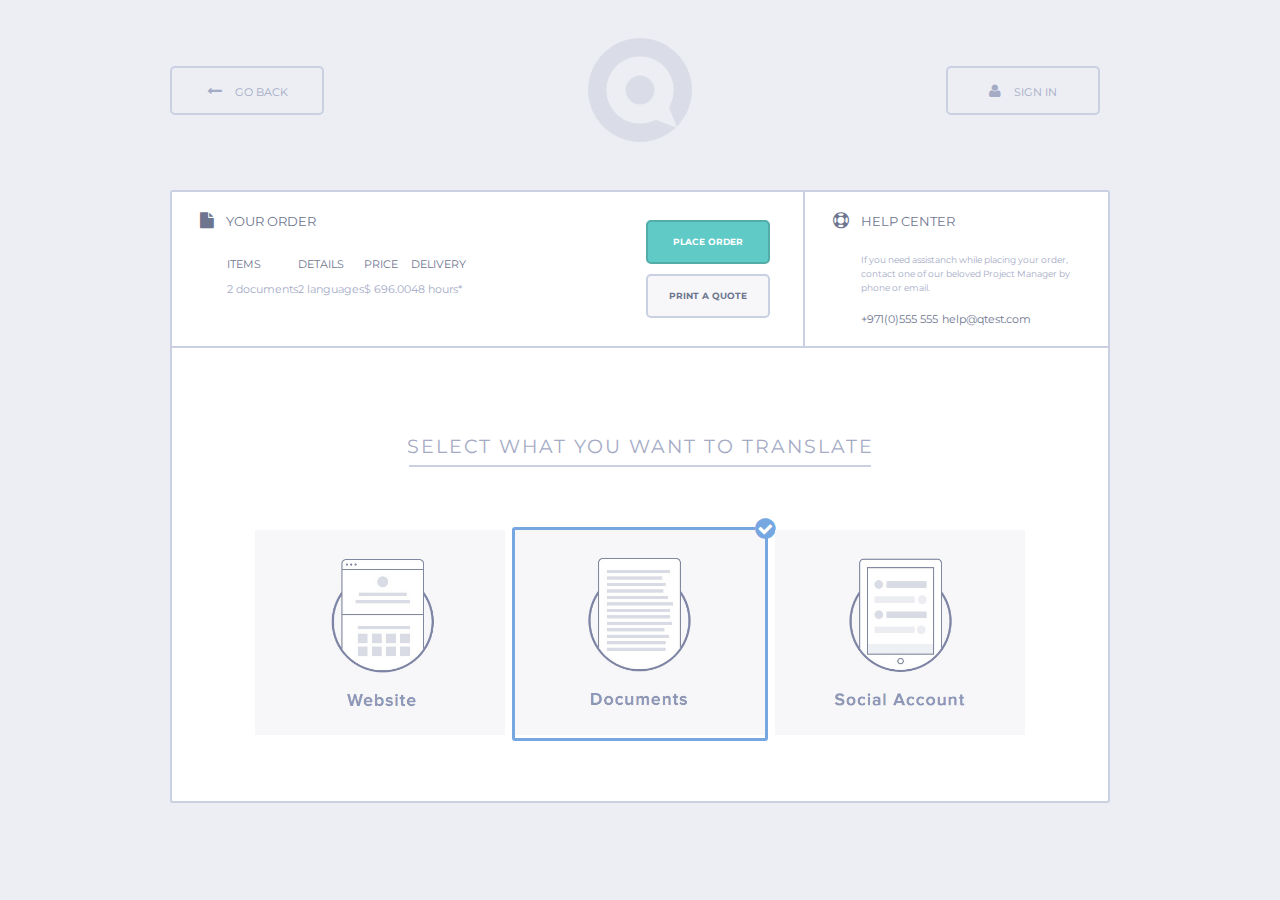
==== week2/01/index.html @ 11c497be "add first part of dribble form" ====
<!doctype html>
<html>
<head lang="en">
    <meta charset="UTF-8">
    <title>Dribble Form</title>
    <title>Form</title>
    <link rel="stylesheet" href="src/styles/font-awesome.min.css">
    <link rel="stylesheet" href="src/styles/main.css">
</head>
<body>
    <div class="container">
        <header class="top-btns">
            <a class="top-button button-back" href="#">
                <i class="fa fa-long-arrow-left top-button" aria-hidden="true"></i>
                GO BACK
            </a>
            <img src="src/img/logo.png" alt="Logo">
            <a class="top-button button-sign" href="#">
                <i class="fa fa-user top-button" aria-hidden="true"></i>
                SIGN IN
            </a>
        </header>
        <main>
            <form class="order-form">
                <section class="order-form-header">
                    <section class="order-header">
                        <div class="order-header-wrapper">
                            <h2 class="top-sub-header"><i class="fa fa-file order-header-text" aria-hidden="true"></i>Your order</h2>
                            <table>
                                <tr>
                                    <th>Items
                                    <th>Details
                                    <th>Price
                                    <th>Delivery
                                <tr>
                                    <td>2 documents
                                    <td>2 languages
                                    <td value="USD:696.00">$ 696.00
                                    <td>48 hours*
                            </table>
                        </div>
                        <div class="print-quote-wrapper">
                            <button type="submit" class="order-button place-order-button submit-button">Place Order</button>
                            <button class="order-button print-quote-button">Print a quote</button>
                        </div>
                    </section>
                    <section class="info-header">
                        <h2 class="top-sub-header help-info-header"><i class="fa fa-life-ring order-header-text" aria-hidden="true"></i>Help center</h2>
                        <p class="help-text">If you need assistanch while placing your order, contact one of our beloved Project Manager by phone or email.</p>
                        <address class="contact-info">
                            <a href="tel:+971(0)555 555">+971(0)555 555</a>
                            <a href="mailto:help@qtest.com">help@qtest.com</a>
                        </address>
                    </section>
                </section>
                <section class="select-translation-type">
                    <h1 class="select-translate-type-header">Select what you want to translate</h1>
                    <hr>
                    <fieldset class="translation-types">
                        <label class="translation-type ">
                            <input required hidden type="radio" name="trType" value="website"/>
                            <div class="select-wrapper">
                                <img src="src/img/website.jpg" class="translation-type-img">
                            </div>
                        </label>
                        <label class="translation-type">
                            <input required hidden checked type="radio" name="trType" value="document"/>
                            <div class="select-wrapper">
                                <img src="src/img/document.jpg" class="translation-type-img">
                            </div>
                        </label>
                        <label class="translation-type">
                            <input required hidden type="radio" name="trType" value="social"/>
                            <div class="select-wrapper">
                                <img src="src/img/social.jpg" class="translation-type-img">
                            </div>
                        </label>
                    </fieldset>
                </section>
            </form>
        </main>
    </div>
</body>
</html>
---- week2/01/src/styles/main.css ----
@import url(reset.css);
@import url(https://fonts.googleapis.com/css?family=Montserrat);
html {
  background-color: #eceef4;
  padding-left: 10px;
  padding-right: 10px; }

.container {
  margin-left: auto;
  margin-right: auto;
  max-width: 940px;
  font-family: 'Montserrat', sans-serif;
  color: #a5abc5;
  counter-reset: section; }

.top-btns {
  display: flex;
  justify-content: space-between;
  align-items: center;
  margin-top: 30px;
  margin-bottom: 40px; }

.top-btns a {
  width: 150px;
  height: 45px;
  border: 2px solid #c9d0e1;
  border-radius: 5px;
  text-transform: uppercase;
  text-align: center;
  line-height: 50px;
  font-size: 8pt; }
.top-btns img {
  width: 120px;
  height: 120px; }

.top-button {
  margin-right: 10px;
  font-size: 11pt; }

.order-form {
  border: 2px solid #c9d0e1;
  border-radius: 3px;
  background-color: #ffffff;
  margin-bottom: 80px; }

.order-form-header {
  border-bottom: 2px solid #c9d0e1;
  display: flex; }

.order-header {
  width: 70%;
  padding-top: 20px;
  padding-bottom: 20px;
  padding-right: 3%;
  padding-left: 3%;
  display: flex;
  justify-content: space-between; }

.info-header {
  width: 30%;
  padding-top: 20px;
  padding-bottom: 20px;
  padding-right: 3%;
  padding-left: 3%;
  border-left: 2px solid #c9d0e1; }

.order-header table {
  text-align: left;
  margin-left: 15px;
  margin-right: 15px; }
  .order-header table td {
    padding: 7px;
    padding-left: 5%;
    padding-right: 5%;
    color: #a5abc5;
    font-size: 8pt;
    white-space: nowrap; }
  .order-header table th {
    padding: 7px;
    padding-left: 5%;
    padding-right: 5%;
    text-transform: uppercase;
    color: #6e768f;
    font-size: 8pt; }

.top-sub-header {
  margin-bottom: 25px;
  text-transform: uppercase;
  color: #6e768f;
  font-size: 10pt; }

.order-header-text {
  margin-right: 12px;
  font-size: 12pt; }

.print-quote-wrapper {
  display: flex;
  flex-direction: column;
  justify-content: center;
  align-item: center; }

.order-button {
  width: 120px;
  max-width: 120px;
  height: 40px;
  margin: 5px;
  border-radius: 5px;
  text-transform: uppercase;
  text-align: center;
  font-size: 7pt;
  cursor: pointer; }

.place-order-button {
  border: 2px solid #54aca9;
  background-color: #5FCAC6;
  color: #ffffff;
  font-weight: 700; }

.print-quote-button {
  border: 2px solid #c9d0e1;
  background-color: #F7F7FA;
  color: #6e768f;
  font-weight: 700; }

.help-text {
  font-size: 7pt;
  margin-left: 28px;
  line-height: 1.5;
  margin-bottom: 15px; }

.contact-info {
  display: inline-block;
  margin-left: 28px; }
  .contact-info a {
    font-size: 8pt;
    color: #6e768f; }

.select-translation-type {
  text-align: center; }
  .select-translation-type hr {
    width: 460px;
    border: 1px solid #c9d0e1;
    margin-bottom: 60px; }

.select-translate-type-header {
  text-transform: uppercase;
  letter-spacing: 2px;
  font-size: 14pt;
  margin-top: 90px; }

.translation-type-img {
  width: 250px;
  height: 205px; }

.select-wrapper {
  position: relative;
  z-index: 1;
  border: 3px solid transparent;
  border-radius: 3px; }

input[name=trType]:checked + .select-wrapper {
  border: 3px solid #76a7e1;
  border-radius: 3px; }

input[name=trType]:checked + .select-wrapper:after {
  font-family: 'FontAwesome';
  content: "\f058";
  position: absolute;
  top: -8px;
  left: 240px;
  color: #76a7e1;
  font-size: 18pt;
  z-index: 2;
  background-color: #ffffff;
  line-height: 10pt; }

.translation-types {
  margin-bottom: 60px; }

.translation-type {
  display: inline-block;
  position: relative; }

/*# sourceMappingURL=main.css.map */
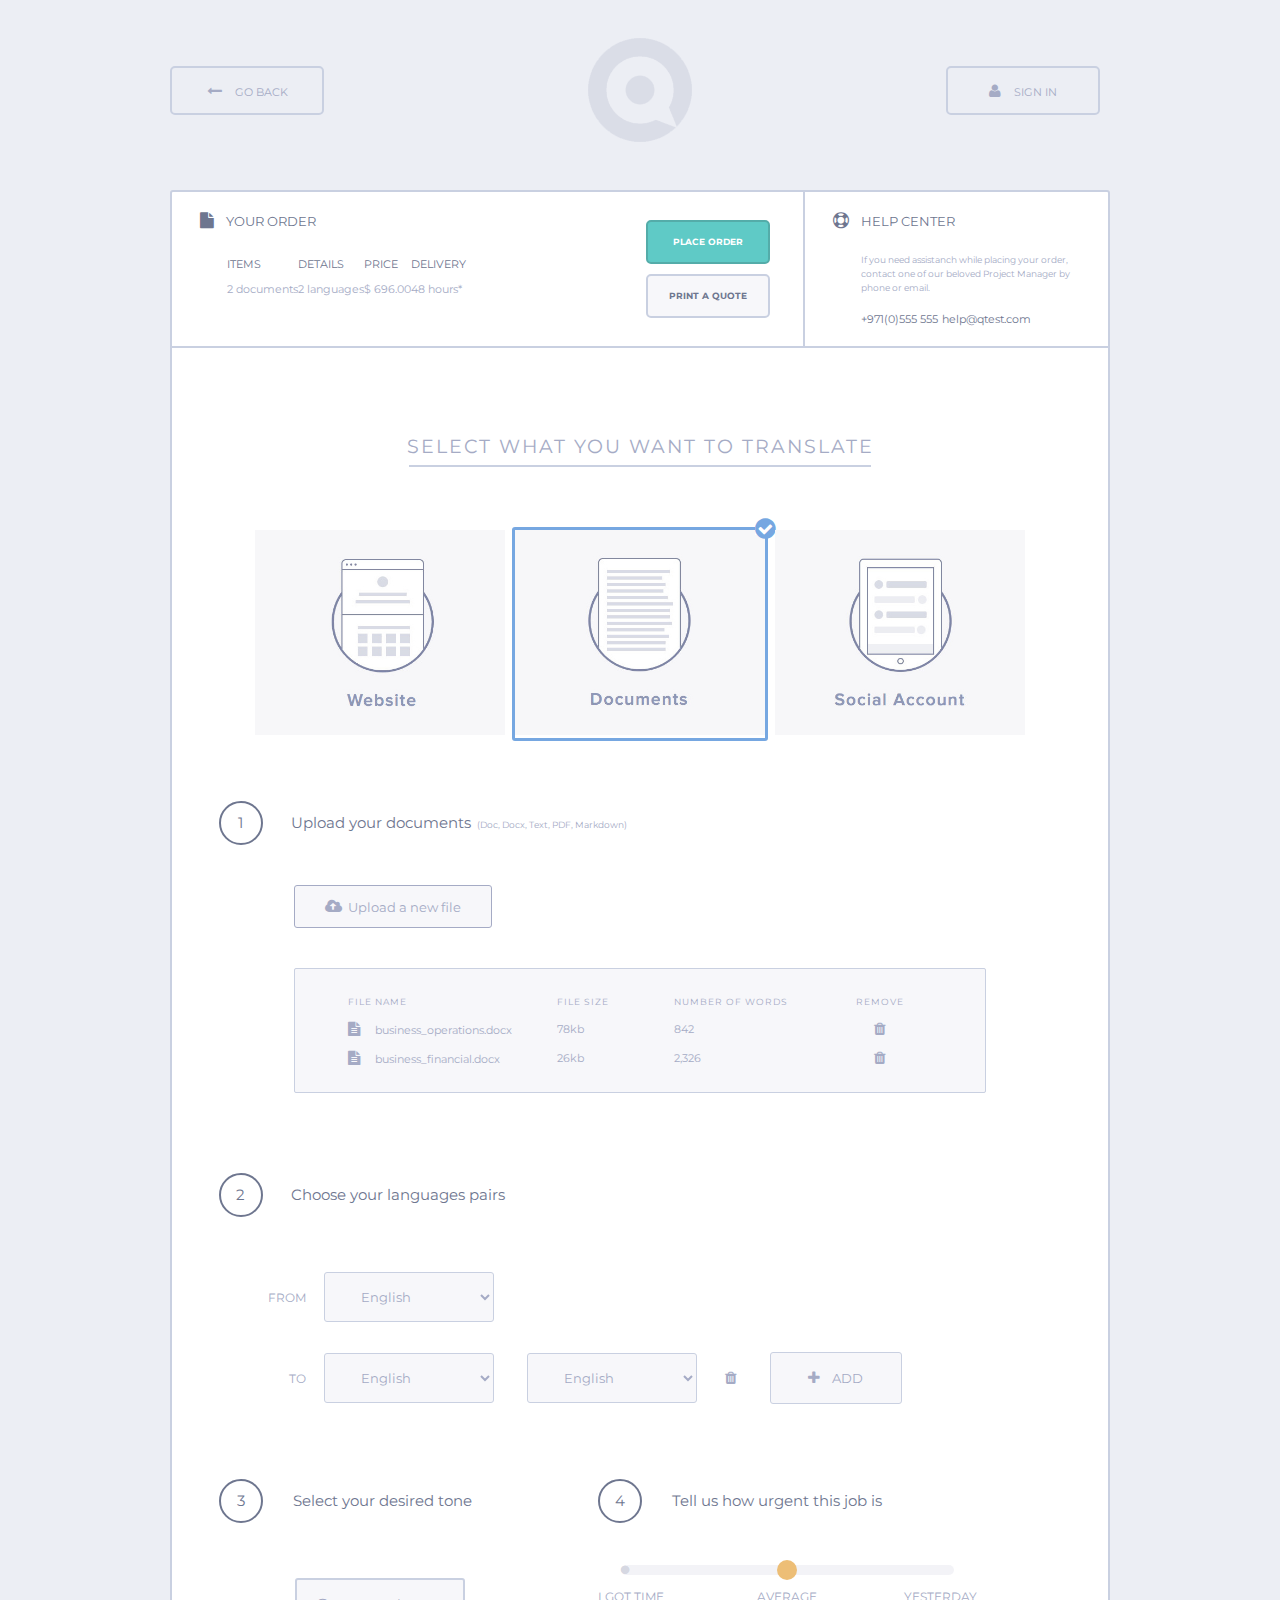
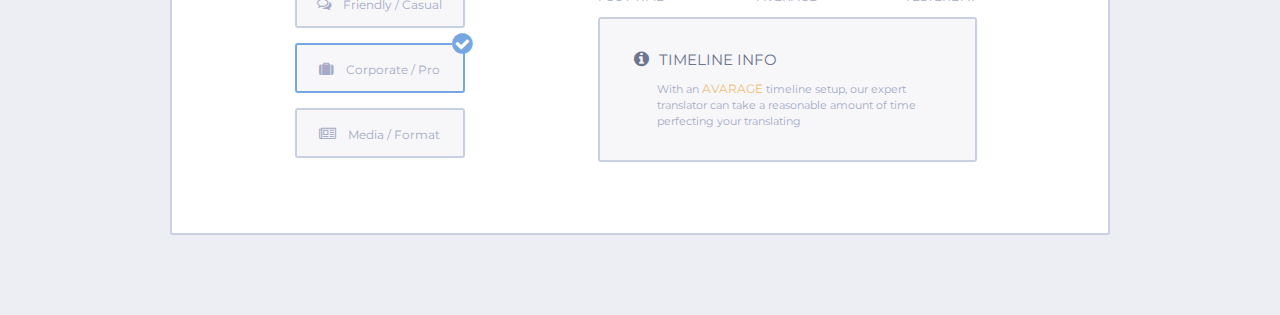
==== commit 33114246: "add second part of dribble form" ====
--- a/week2/01/index.html
+++ b/week2/01/index.html
@@ -77,6 +77,93 @@
                         </label>
                     </fieldset>
                 </section>
+                <section class="upload-section">
+                    <h2 class="header-upload-section">Upload your documents <span class="upload-help">(Doc, Docx, Text, PDF, Markdown)</span></h2>
+                    <button class="upload-file"><i class="fa fa-cloud-upload inline" aria-hidden="true"></i>Upload a new file<input type="file" class="hidden-input"></button>
+                    <fieldset class="upload-table">
+                        <table>
+                            <tr>
+                                <th>File name</th>
+                                <th class="table-collapse-size">File size</th>
+                                <th class="table-collapse-words">Number of words</th>
+                                <th>Remove</th>
+                            <tr>
+                                <td><i class="fa fa-file-text upload-icon" aria-hidden="true"></i>business_operations.docx</td>
+                                <td class="table-collapse-size">78kb</td>
+                                <td value="words:842" class="table-collapse-words">842</td>
+                                <td><button class="delete-file"><i class="fa fa-trash upload-icon" aria-hidden="true"></i></button></td>
+                            <tr>
+                                <td><i class="fa fa-file-text upload-icon" aria-hidden="true"></i>business_financial.docx</td>
+                                <td class="table-collapse-size">26kb</td>
+                                <td value="words:2326" class="table-collapse-words">2,326</td>
+                                <td><button class="upload-delete"><i class="fa fa-trash upload-icon" aria-hidden="true"></i></button></td>
+                        </table>
+                    </fieldset>
+                </section>
+                <section class="select-language">
+                    <h2 class="header-upload-section">Choose your languages pairs</h2>
+                    <div class="from-language">
+                        <label class="from-language-label">From
+                            <select class="select-list">
+                                <option>English</option>
+                                <option>German</option>
+                                <option>Francais</option>
+                            </select>
+                        </label>
+                    </div>
+                    <div class="to-language">
+                        <label class="to-language-label">To
+                            <select class="select-list">
+                                <option>English</option>
+                                <option>German</option>
+                                <option>Francais</option>
+                            </select>
+                        </label>
+                        <label class="from-language-label additional-language">
+                            <select class="select-list">
+                                <option>English</option>
+                                <option>German</option>
+                                <option>Francais</option>
+                            </select>
+                            <button class="delete-language"><i class="fa fa-trash upload-icon" aria-hidden="true"></i></button>
+                        </label>
+                        <button class="add-language"><i class="fa fa-plus upload-icon" aria-hidden="true"></i> add</button>
+                    </div>
+                </section>
+                <section class="double-section">
+                    <section class="select-tone-section">
+                        <h2 class="header-upload-section sub-header">Select your desired tone</h2>
+                        <fieldset class="tone-feild">
+                            <label class="select-tone">
+                                <input required hidden type="radio" name="tone" value="casual"/>
+                                <div class="tone-wrapper"><i class="fa fa-comments-o upload-icon" aria-hidden="true"></i>Friendly / Casual</div>
+                            </label>
+                            <label class="select-tone">
+                                <input required hidden checked type="radio" name="tone" value="corporate"/>
+                                <div class="tone-wrapper"><i class="fa fa-suitcase upload-icon" aria-hidden="true"></i></i>Corporate / Pro</div>
+                            </label>
+                            <label class="select-tone">
+                                <input required hidden type="radio" name="tone" value="media"/>
+                                <div class="tone-wrapper"><i class="fa fa-newspaper-o upload-icon" aria-hidden="true"></i></i>Media / Format</div>
+                            </label>
+                        </fieldset>
+                    </section>
+                    <section class="urgent">
+                        <h2 class="header-upload-section sub-header">Tell us how urgent this job is</h2>
+                        <div class="urgent-wrapper">
+                            <input required type="range" name="urgent" class="urgent urgent-input position0" min="0" max="100" step="25" value="50"/>
+                            <div class="urgent-label-wrapper">
+                                <label class="range-label range-first-label">I got time</label>
+                                <label class="range-label range-second-label actived">Average</label>
+                                <label class="range-label range-third-label">Yesterday</label>
+                            </div>
+                            <legend for="urgent" class="urgent-hint">
+                                <h3 class="urgent-hint-header">Timeline Info</h3>
+                                <p class="urgent-hint-text">With an <em class="emphesized-hint">avarage</em> timeline setup, our expert translator can take a reasonable amount of time perfecting your translating</p>
+                            </legend>
+                        </div>
+                    </section>
+                </section>
             </form>
         </main>
     </div>
--- a/week2/01/src/styles/main.css
+++ b/week2/01/src/styles/main.css
@@ -181,4 +181,390 @@
   display: inline-block;
   position: relative; }
 
+.header-upload-section {
+  color: #6e768f;
+  line-height: 40px;
+  margin-bottom: 40px;
+  font-size: 11pt; }
+
+.header-upload-section::before, .select-language-section::before {
+  counter-increment: section;
+  content: counter(section);
+  border: 2px solid #6e768f;
+  color: #6e768f;
+  border-radius: 30px;
+  width: 40px;
+  height: 40px;
+  display: inline-block;
+  text-align: center;
+  margin-right: 3%;
+  margin-left: 5%; }
+
+.upload-help {
+  font-size: 9px;
+  margin-left: 2px;
+  color: #a5abc5; }
+
+.upload-section {
+  margin-bottom: 80px; }
+
+.upload-file {
+  position: relative;
+  overflow: hidden;
+  margin-left: 13%;
+  background-color: #f7f7fa;
+  border: 1px solid #a5abc5;
+  border-radius: 3px;
+  padding-left: 30px;
+  padding-right: 30px;
+  line-height: 40px;
+  font-size: 10pt;
+  margin-bottom: 40px; }
+  .upload-file .hidden-input {
+    position: absolute;
+    top: 0;
+    right: -100px;
+    margin: 0;
+    padding: 0;
+    font-size: inherit;
+    height: 100%;
+    opacity: 0;
+    border: 1px solid #a5abc5;
+    border-radius: 3px;
+    padding-left: 33px;
+    padding-right: 33px;
+    line-height: 40px;
+    filter: alpha(opacity=0); }
+  .upload-file i {
+    margin-right: 6px;
+    line-height: 40px;
+    font-size: 12pt; }
+  .upload-file:hover {
+    background-color: #eeedee; }
+
+.upload-table {
+  padding-right: 5%;
+  padding-left: 5%;
+  padding-bottom: 2%;
+  padding-top: 2%;
+  margin-right: 13%;
+  margin-left: 13%;
+  border: 1px solid #c9d0e1;
+  border-radius: 2px;
+  background-color: #f7f7fa; }
+  .upload-table table {
+    text-align: left;
+    line-height: 10pt; }
+    .upload-table table td {
+      padding: 7px;
+      color: #a5abc5;
+      font-size: 8pt;
+      white-space: nowrap;
+      width: 15%; }
+    .upload-table table th {
+      padding: 7px;
+      text-transform: uppercase;
+      color: #a5abc5;
+      font-size: 7pt;
+      white-space: nowrap;
+      letter-spacing: 1px;
+      width: 15%; }
+    .upload-table table td:last-of-type, .upload-table table th:last-of-type {
+      text-align: center; }
+    .upload-table table td:first-of-type, .upload-table table th:first-of-type {
+      width: 25%; }
+
+.upload-icon {
+  margin-right: 7%;
+  font-size: 11pt; }
+
+.upload-delete {
+  cursor: pointer; }
+
+.from-language {
+  margin-right: 13%;
+  margin-left: 13%;
+  display: flex;
+  flex-wrap: wrap; }
+
+.to-language {
+  margin-left: 12.5%; }
+
+.from-language-label {
+  text-transform: uppercase;
+  font-size: 9pt;
+  text-align: right;
+  width: 230px;
+  margin-top: 15px;
+  margin-bottom: 15px;
+  padding-right: 40px;
+  margin-left: -30px; }
+
+.to-language-label {
+  text-transform: uppercase;
+  font-size: 9pt; }
+
+.select-list {
+  background-color: #f7f7fa;
+  height: 50px;
+  border-radius: 3px;
+  border: 1px solid #c9d0e1;
+  overflow: hidden;
+  padding: 5px 10px;
+  padding-left: 32px;
+  text-overflow: ellipsis;
+  white-space: nowrap;
+  width: 170px;
+  outline: none;
+  font-family: inherit;
+  font-size: 10pt;
+  color: #a5abc5;
+  margin-left: 15px; }
+
+.additional-language {
+  text-align: left;
+  width: 210px;
+  padding-right: 0px;
+  margin-left: 30px; }
+  .additional-language select {
+    margin-left: 0px; }
+
+.delete-language {
+  margin-left: 3%; }
+
+.add-language {
+  width: 130px;
+  background-color: #f7f7fa;
+  height: 50px;
+  border-radius: 3px;
+  border: 1px solid #c9d0e1;
+  color: #a5abc5;
+  font-size: 10pt;
+  text-transform: uppercase;
+  margin-top: 15px;
+  margin-bottom: 15px;
+  margin-left: 30px;
+  text-align: center; }
+
+.double-section {
+  display: flex;
+  flex-wrap: nowrap;
+  width: 90%;
+  margin-left: 5%;
+  margin-right: 5%;
+  margin-top: 60px;
+  margin-bottom: 60px; }
+  .double-section section {
+    width: 45%; }
+
+.sub-header::before {
+  margin-right: 8%;
+  margin-left: 0; }
+
+.tone-feild {
+  margin-left: 20%; }
+
+.tone-wrapper {
+  position: relative;
+  z-index: 1;
+  border: 2px solid #c9d0e1;
+  background-color: #f7f7fa;
+  border-radius: 3px;
+  width: 170px;
+  height: 50px;
+  font-size: 9pt;
+  line-height: 50px;
+  text-align: center;
+  margin-top: 15px;
+  margin-bottom: 15px;
+  box-sizing: border-box; }
+
+input[name=tone]:checked + .tone-wrapper {
+  border: 2px solid #76a7e1;
+  border-radius: 3px; }
+
+input[name=tone]:checked + .tone-wrapper:after {
+  font-family: 'FontAwesome';
+  content: "\f058";
+  position: absolute;
+  top: -8px;
+  left: 155px;
+  color: #76a7e1;
+  font-size: 18pt;
+  z-index: 2;
+  background-color: #ffffff;
+  line-height: 10pt; }
+
+.urgent-wrapper {
+  width: 100%;
+  display: flex;
+  justify-content: center;
+  flex-wrap: wrap; }
+
+.urgent-label-wrapper {
+  width: 100%;
+  margin-left: 0;
+  display: flex;
+  justify-content: space-between; }
+
+.range-label {
+  position: relative;
+  z-index: 1;
+  text-transform: uppercase;
+  width: 33%;
+  font-size: 9pt;
+  line-height: 40px; }
+  .range-label:nth-of-type(1) {
+    text-align: left; }
+  .range-label:nth-of-type(2) {
+    text-align: center; }
+  .range-label:nth-of-type(3) {
+    text-align: right; }
+
+input[type=range].urgent {
+  position: relative; }
+
+input[type=range].urgent::after, input[type=range].urgent::before {
+  -webkit-appearance: none;
+  pointer-events: none;
+  font-family: 'FontAwesome';
+  content: "\f111";
+  position: absolute;
+  color: #d6d8e2;
+  font-size: 9.5px;
+  z-index: 1;
+  line-height: 7pt; }
+  input[type=range].urgent::after .urgent::after, input[type=range].urgent::before .urgent::after {
+    top: 0px;
+    left: 0px; }
+  input[type=range].urgent::after .urgent::before, input[type=range].urgent::before .urgent::before {
+    top: 0px;
+    left: 97%; }
+
+input[type=range].urgent {
+  -webkit-appearance: none;
+  width: 88%; }
+
+input[type=range].urgent:focus {
+  outline: none; }
+
+input[type=range].urgent::-webkit-slider-runnable-track {
+  width: 100%;
+  height: 9.4px;
+  cursor: pointer;
+  box-shadow: 0px 0px 0px #000000, 0px 0px 0px #0d0d0d;
+  background: rgba(239, 240, 245, 0.78);
+  border-radius: 25px;
+  border: 0px solid #010101; }
+
+input[type=range].urgent::-webkit-slider-thumb {
+  position: relative;
+  background-color: #EDBE76;
+  z-index: 8;
+  box-shadow: 0px 0px 0px transparent, 0px 0px 0px rgba(13, 13, 13, 0);
+  border: 0px solid transparent;
+  height: 20px;
+  width: 20px;
+  border-radius: 20px;
+  cursor: pointer;
+  -webkit-appearance: none;
+  margin-top: -5.3px; }
+
+input[type=range].urgent:focus::-webkit-slider-runnable-track {
+  background: rgba(245, 246, 249, 0.78); }
+
+input[type=range].urgent::-moz-range-track {
+  width: 100%;
+  height: 9.4px;
+  cursor: pointer;
+  box-shadow: 0px 0px 0px #000000, 0px 0px 0px #0d0d0d;
+  background: rgba(239, 240, 245, 0.78);
+  border-radius: 25px;
+  border: 0px solid #010101; }
+
+input[type=range].urgent::-moz-range-thumb {
+  position: relative;
+  z-index: 8;
+  box-shadow: 0px 0px 0px transparent, 0px 0px 0px rgba(13, 13, 13, 0);
+  border: 0px solid transparent;
+  height: 20px;
+  width: 20px;
+  border-radius: 20px;
+  cursor: pointer; }
+
+input[type=range].urgent::-ms-track {
+  width: 100%;
+  height: 9.4px;
+  cursor: pointer;
+  background: transparent;
+  border-color: transparent;
+  color: transparent; }
+
+input[type=range].urgent::-ms-fill-lower {
+  background: rgba(233, 234, 241, 0.78);
+  border: 0px solid #010101;
+  border-radius: 50px;
+  box-shadow: 0px 0px 0px #000000, 0px 0px 0px #0d0d0d; }
+
+input[type=range].urgent::-ms-fill-upper {
+  background: rgba(239, 240, 245, 0.78);
+  border: 0px solid #010101;
+  border-radius: 50px;
+  box-shadow: 0px 0px 0px #000000, 0px 0px 0px #0d0d0d; }
+
+input[type=range].urgent::-ms-thumb {
+  position: relative;
+  z-index: 8;
+  box-shadow: 0px 0px 0px transparent, 0px 0px 0px rgba(13, 13, 13, 0);
+  border: 0px solid transparent;
+  height: 20px;
+  width: 20px;
+  border-radius: 20px;
+  cursor: pointer;
+  height: 9.4px; }
+
+input[type=range].urgent:focus::-ms-fill-lower {
+  background: rgba(239, 240, 245, 0.78); }
+
+input[type=range].urgent:focus::-ms-fill-upper {
+  background: rgba(245, 246, 249, 0.78); }
+
+.urgent-hint {
+  width: 100%;
+  border: 2px solid #c9d0e1;
+  padding: 20px;
+  background-color: #f7f7fa;
+  padding-left: 15%;
+  padding-right: 5%;
+  border-radius: 3px; }
+
+.urgent-hint-header {
+  color: #6e768f;
+  text-transform: uppercase;
+  font-size: 11pt;
+  line-height: 40px;
+  margin-left: -7.5%; }
+  .urgent-hint-header::before {
+    font-family: 'FontAwesome';
+    content: "\f05a";
+    margin-right: 3%;
+    font-size: 13pt; }
+
+.urgent-hint-text {
+  margin-bottom: 10px;
+  font-size: 8pt;
+  line-height: 1.5; }
+
+.emphesized-hint {
+  text-transform: uppercase;
+  font-size: 9pt;
+  color: #edbe76; }
+
+.sign-text {
+  margin-left: 12.5%;
+  font-size: 10pt;
+  margin-bottom: 45px; }
+  .sign-text a {
+    text-decoration: underline; }
+
 /*# sourceMappingURL=main.css.map */
